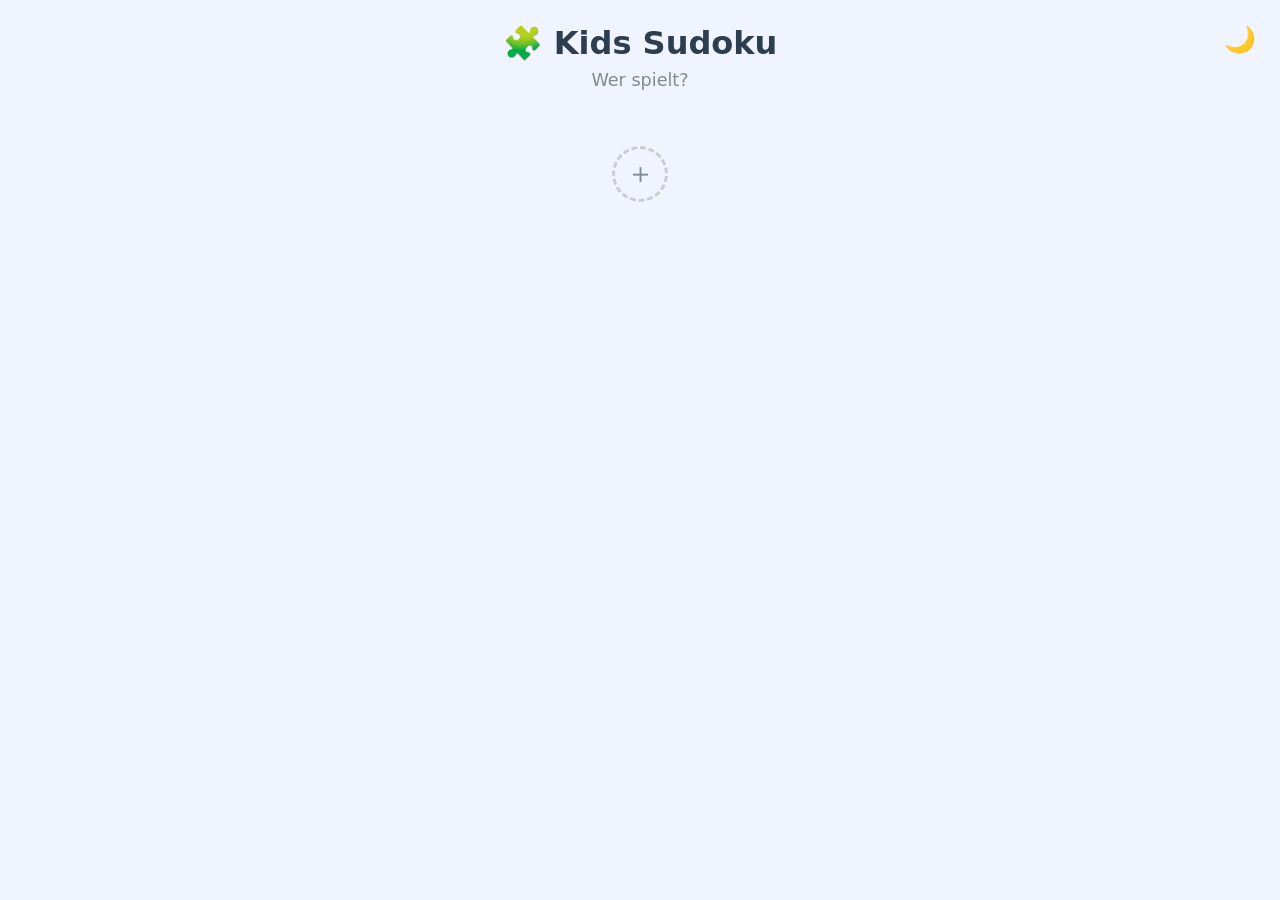
==== docs/index.html @ 650ffc1e "feat: complete backlog - new symbol sets, daily puzzle, pencil marks, dark mode, landscape, varied w" ====
<!DOCTYPE html>
<html lang="de">
<head>
  <meta charset="UTF-8">
  <meta name="viewport" content="width=device-width, initial-scale=1.0, user-scalable=no">
  <meta name="apple-mobile-web-app-capable" content="yes">
  <meta name="apple-mobile-web-app-status-bar-style" content="default">
  <meta name="theme-color" content="#4a90d9">
  <title>Kids Sudoku</title>
  <link rel="manifest" href="manifest.json">
  <link rel="icon" href="icons/icon-192.png">
  <link rel="apple-touch-icon" href="icons/icon-192.png">
  <link rel="stylesheet" href="style.4723daed.css">
</head>
<body>
  <!-- Profile Selection Screen -->
  <div id="screen-profiles" class="screen active">
    <h1>🧩 Kids Sudoku</h1>
    <button id="btn-dark" class="btn-icon dark-toggle" aria-label="Dark Mode">🌙</button>
    <p class="subtitle">Wer spielt?</p>
    <div id="profile-list" class="profile-grid"></div>
    <button id="btn-add-profile" class="btn-round" aria-label="Neues Profil">＋</button>
  </div>

  <!-- Profile Creation Screen -->
  <div id="screen-create-profile" class="screen">
    <h1>Neues Profil</h1>
    <div id="avatar-picker" class="avatar-grid"></div>
    <input type="text" id="profile-name" placeholder="Name" maxlength="12" autocomplete="off">
    <div class="age-pick">
      <button class="age-btn" data-age="young">🧸 Klein (3-5)</button>
      <button class="age-btn" data-age="old">🎒 Groß (6-9)</button>
    </div>
    <button id="btn-save-profile" class="btn-primary" disabled>Los geht's!</button>
    <button id="btn-cancel-profile" class="btn-secondary">Zurück</button>
  </div>

  <!-- Mode Selection Screen -->
  <div id="screen-modes" class="screen">
    <div class="screen-header">
      <button id="btn-back-profiles" class="btn-icon" aria-label="Zurück">←</button>
      <div id="current-profile-badge" class="profile-badge"></div>
    </div>
    <h1 id="greeting"></h1>
    <div class="mode-grid" id="mode-grid"></div>
    <div class="stats-bar" id="stats-bar"></div>
  </div>

  <!-- Game Screen -->
  <div id="screen-game" class="screen">
    <div class="game-header">
      <button id="btn-back-modes" class="btn-icon" aria-label="Zurück">←</button>
      <div id="game-info" class="game-info"></div>
      <div id="game-timer" class="game-timer">⏱ 0:00</div>
      <button id="btn-hint" class="btn-icon" aria-label="Hinweis">💡</button>
      <button id="btn-sound" class="btn-icon" aria-label="Sound">🔊</button>
    </div>
    <div id="board-container" class="board-container"></div>
    <div id="input-bar" class="input-bar"></div>
    <div class="game-actions">
      <button id="btn-undo" class="btn-action">↩️ Undo</button>
      <button id="btn-erase" class="btn-action">🧹 Löschen</button>
      <button id="btn-pencil" class="btn-action" style="display:none">✏️ Notizen</button>
      <button id="btn-check" class="btn-action">✅ Prüfen</button>
    </div>
  </div>

  <!-- Win Screen -->
  <div id="screen-win" class="screen">
    <canvas id="confetti-canvas" class="confetti-canvas"></canvas>
    <div class="win-content">
      <div id="win-animation" class="win-animation"></div>
      <h1>🎉 Super!</h1>
      <div id="win-stars" class="win-stars"></div>
      <p id="win-time" class="win-time"></p>
      <p id="win-message"></p>
      <button id="btn-next-puzzle" class="btn-primary">Nächstes Puzzle</button>
      <button id="btn-back-menu" class="btn-secondary">Zum Menü</button>
    </div>
  </div>

  <script src="sudoku.6f5d9ed4.js"></script>
  <script src="sounds.a55c9509.js"></script>
  <script src="app.994d9041.js"></script>
</body>
</html>
---- docs/style.4723daed.css ----
/* Kids Sudoku PWA - Style */
*, *::before, *::after { box-sizing: border-box; margin: 0; padding: 0; }

:root {
  --bg: #f0f4ff;
  --card: #ffffff;
  --primary: #4a90d9;
  --primary-light: #e8f0fe;
  --accent: #ff6b6b;
  --success: #51cf66;
  --text: #2c3e50;
  --text-light: #7f8c8d;
  --radius: 16px;
  --shadow: 0 4px 12px rgba(0,0,0,0.08);
  --cell-gap: 3px;
}

html, body {
  height: 100%; width: 100%;
  font-family: -apple-system, 'SF Pro Rounded', 'Nunito', system-ui, sans-serif;
  background: var(--bg);
  color: var(--text);
  overflow: hidden;
  -webkit-tap-highlight-color: transparent;
  user-select: none;
  -webkit-user-select: none;
}

/* Screens */
.screen {
  display: none; flex-direction: column; align-items: center;
  padding: 24px 20px; height: 100%; overflow-y: auto;
}
.screen.active { display: flex; }

h1 { font-size: 2rem; font-weight: 800; margin-bottom: 8px; text-align: center; }
.subtitle { color: var(--text-light); font-size: 1.1rem; margin-bottom: 24px; }

/* Buttons */
.btn-primary {
  background: var(--primary); color: white; border: none; border-radius: var(--radius);
  padding: 16px 40px; font-size: 1.2rem; font-weight: 700; cursor: pointer;
  transition: transform 0.1s, opacity 0.2s;
}
.btn-primary:active { transform: scale(0.96); }
.btn-primary:disabled { opacity: 0.4; cursor: default; }

.btn-secondary {
  background: none; color: var(--text-light); border: 2px solid #ddd; border-radius: var(--radius);
  padding: 12px 32px; font-size: 1rem; font-weight: 600; cursor: pointer; margin-top: 12px;
}

.btn-round {
  width: 56px; height: 56px; border-radius: 50%; border: 3px dashed #ccc;
  background: none; font-size: 1.8rem; color: var(--text-light); cursor: pointer;
  margin-top: 16px; transition: transform 0.15s;
}
.btn-round:active { transform: scale(0.9); }

.btn-icon {
  background: none; border: none; font-size: 1.6rem; cursor: pointer; padding: 8px;
  border-radius: 12px; transition: background 0.15s;
}
.btn-icon:active { background: rgba(0,0,0,0.06); }

/* Profile Grid */
.profile-grid {
  display: grid; grid-template-columns: repeat(auto-fill, minmax(120px, 1fr));
  gap: 16px; width: 100%; max-width: 500px; margin-bottom: 16px;
}
.profile-card {
  background: var(--card); border-radius: var(--radius); padding: 20px 12px;
  text-align: center; box-shadow: var(--shadow); cursor: pointer;
  transition: transform 0.15s; border: 3px solid transparent;
}
.profile-card:active { transform: scale(0.95); }
.profile-card .avatar { font-size: 3rem; display: block; margin-bottom: 8px; }
.profile-card .name { font-weight: 700; font-size: 1rem; }
.profile-card .stars-count { color: var(--text-light); font-size: 0.85rem; margin-top: 4px; }

/* Avatar Picker */
.avatar-grid {
  display: grid; grid-template-columns: repeat(5, 1fr); gap: 12px;
  margin-bottom: 20px;
}
.avatar-option {
  font-size: 2.5rem; width: 60px; height: 60px; border-radius: 50%;
  border: 3px solid transparent; background: var(--card); cursor: pointer;
  display: flex; align-items: center; justify-content: center;
  transition: transform 0.1s, border-color 0.15s; box-shadow: var(--shadow);
}
.avatar-option.selected { border-color: var(--primary); transform: scale(1.1); }

/* Profile Name Input */
#profile-name {
  width: 100%; max-width: 280px; padding: 14px 20px; border: 2px solid #ddd;
  border-radius: var(--radius); font-size: 1.2rem; text-align: center;
  font-weight: 600; margin-bottom: 16px; outline: none;
  transition: border-color 0.2s;
}
#profile-name:focus { border-color: var(--primary); }

/* Age Picker */
.age-pick { display: flex; gap: 12px; margin-bottom: 24px; }
.age-btn {
  padding: 14px 20px; border-radius: var(--radius); border: 2px solid #ddd;
  background: var(--card); font-size: 1.05rem; font-weight: 600; cursor: pointer;
  transition: border-color 0.15s, background 0.15s;
}
.age-btn.selected { border-color: var(--primary); background: var(--primary-light); }

/* Screen Header */
.screen-header {
  display: flex; align-items: center; gap: 12px; width: 100%;
  margin-bottom: 16px;
}
.profile-badge {
  display: flex; align-items: center; gap: 8px;
  background: var(--card); border-radius: 40px; padding: 6px 16px 6px 8px;
  box-shadow: var(--shadow); font-weight: 600;
}
.profile-badge .avatar { font-size: 1.6rem; }

/* Mode Grid */
.mode-grid {
  display: grid; grid-template-columns: repeat(auto-fill, minmax(140px, 1fr));
  gap: 16px; width: 100%; max-width: 500px; margin-top: 20px;
}
.mode-card {
  background: var(--card); border-radius: var(--radius); padding: 24px 16px;
  text-align: center; box-shadow: var(--shadow); cursor: pointer;
  transition: transform 0.15s;
}
.mode-card:active { transform: scale(0.95); }
.mode-card .mode-icon { font-size: 2.4rem; display: block; margin-bottom: 8px; }
.mode-card .mode-label { font-weight: 700; font-size: 1rem; }
.mode-card .mode-desc { color: var(--text-light); font-size: 0.8rem; margin-top: 4px; }
.mode-card.locked { opacity: 0.4; pointer-events: none; }
.mode-card.locked::after { content: '🔒'; position: absolute; top: 8px; right: 8px; }

/* Stats Bar */
.stats-bar {
  display: flex; gap: 20px; margin-top: 24px; color: var(--text-light);
  font-size: 0.95rem; font-weight: 600;
}

/* Game Header */
.game-header {
  display: flex; align-items: center; justify-content: space-between;
  width: 100%; margin-bottom: 12px;
}
.game-info { font-weight: 700; font-size: 1.1rem; }
.game-timer {
  font-weight: 700; font-size: 1.1rem; color: var(--text-light);
  font-variant-numeric: tabular-nums;
}

/* Board */
.board-container {
  display: grid; gap: var(--cell-gap);
  background: var(--text); border-radius: 12px; padding: var(--cell-gap);
  box-shadow: var(--shadow); max-width: 400px; width: 100%;
  aspect-ratio: 1;
}
.board-container.size-4 { grid-template-columns: repeat(4, 1fr); }
.board-container.size-6 { grid-template-columns: repeat(6, 1fr); }
.board-container.size-9 { grid-template-columns: repeat(9, 1fr); }

.cell {
  background: var(--card); display: flex; align-items: center; justify-content: center;
  font-size: 1.8rem; font-weight: 800; cursor: pointer;
  transition: background 0.15s, transform 0.1s;
  aspect-ratio: 1; border-radius: 4px;
  position: relative;
}
.cell.given { color: var(--text); cursor: default; }
.cell.user { color: var(--primary); }
.cell.selected { background: var(--primary-light); transform: scale(1.05); z-index: 1; }
.cell.highlight { background: #f0f0f0; }
.cell.conflict { background: #ffe0e0; }
.cell.hint-glow {
  animation: hintPulse 0.6s ease-in-out;
}

/* Block separators handled in JS via margin */

/* Input Bar */
.input-bar {
  display: flex; gap: 8px; margin-top: 16px; flex-wrap: wrap;
  justify-content: center; max-width: 400px;
}
.input-btn {
  width: 52px; height: 52px; border-radius: 14px; border: 2px solid #ddd;
  background: var(--card); font-size: 1.4rem; font-weight: 800;
  cursor: pointer; display: flex; align-items: center; justify-content: center;
  transition: transform 0.1s, border-color 0.15s, background 0.15s;
  box-shadow: 0 2px 6px rgba(0,0,0,0.06);
}
.input-btn:active { transform: scale(0.9); }
.input-btn.selected { border-color: var(--primary); background: var(--primary-light); }
.input-btn.completed { opacity: 0.3; pointer-events: none; }

/* Game Actions */
.game-actions {
  display: flex; gap: 12px; margin-top: 16px;
}
.btn-action {
  padding: 10px 16px; border-radius: 12px; border: 2px solid #eee;
  background: var(--card); font-size: 0.9rem; font-weight: 600;
  cursor: pointer; transition: transform 0.1s;
}
.btn-action:active { transform: scale(0.95); }

/* Win Screen */
.win-content {
  display: flex; flex-direction: column; align-items: center;
  justify-content: center; height: 100%; gap: 16px;
  position: relative; z-index: 1;
}
.confetti-canvas {
  position: absolute; top: 0; left: 0; width: 100%; height: 100%;
  pointer-events: none; z-index: 0;
}
.win-stars { font-size: 3rem; letter-spacing: 8px; }
.win-time { font-size: 1.2rem; color: var(--text-light); font-weight: 600; }
.win-animation {
  font-size: 4rem; animation: bounce 0.6s ease infinite alternate;
}

/* Animations */
@keyframes bounce {
  from { transform: translateY(0); }
  to { transform: translateY(-12px); }
}
@keyframes hintPulse {
  0%, 100% { background: var(--card); }
  50% { background: #fff3bf; }
}
@keyframes confetti {
  0% { transform: translateY(0) rotate(0deg); opacity: 1; }
  100% { transform: translateY(-200px) rotate(720deg); opacity: 0; }
}
@keyframes shake {
  0%, 100% { transform: translateX(0); }
  25% { transform: translateX(-4px); }
  75% { transform: translateX(4px); }
}
.cell.shake { animation: shake 0.3s ease; }

/* Responsive */
@media (max-width: 400px) {
  .cell { font-size: 1.4rem; }
  .input-btn { width: 44px; height: 44px; font-size: 1.2rem; }
  h1 { font-size: 1.6rem; }
}
@media (min-width: 768px) {
  .board-container { max-width: 460px; }
}

/* iPad landscape: side-by-side board + controls */
@media (min-width: 768px) and (orientation: landscape) {
  #screen-game {
    flex-direction: row; flex-wrap: wrap; justify-content: center;
    gap: 24px; padding: 16px 32px;
  }
  .game-header { width: 100%; }
  .board-container { max-width: 50vh; flex-shrink: 0; }
  .game-sidebar {
    display: flex; flex-direction: column; align-items: center;
    gap: 16px; flex: 1; max-width: 200px;
  }
  .input-bar { flex-direction: column; max-width: none; }
  .input-btn { width: 48px; height: 48px; }
  .game-actions { flex-direction: column; }
}

/* Pencil marks */
.pencil-marks {
  display: grid; width: 100%; height: 100%; padding: 1px;
  font-size: 0.55rem; font-weight: 600; color: var(--text-light);
  line-height: 1;
}
.board-container.size-4 .pencil-marks { grid-template-columns: repeat(2, 1fr); grid-template-rows: repeat(2, 1fr); }
.board-container.size-6 .pencil-marks { grid-template-columns: repeat(3, 1fr); grid-template-rows: repeat(2, 1fr); font-size: 0.45rem; }
.board-container.size-9 .pencil-marks { grid-template-columns: repeat(3, 1fr); grid-template-rows: repeat(3, 1fr); font-size: 0.4rem; }
.pencil-marks span {
  display: flex; align-items: center; justify-content: center;
}

/* Active pencil mode button */
.btn-action.active {
  border-color: var(--primary); background: var(--primary-light);
  color: var(--primary);
}

/* Daily puzzle highlight */
.mode-card.daily-highlight {
  border: 3px solid var(--accent);
  animation: dailyPulse 2s ease-in-out infinite;
}
@keyframes dailyPulse {
  0%, 100% { box-shadow: 0 4px 12px rgba(0,0,0,0.08); }
  50% { box-shadow: 0 4px 20px rgba(255,107,107,0.3); }
}

/* Dark mode toggle */
.dark-toggle {
  position: absolute; top: 16px; right: 16px;
}
#screen-profiles { position: relative; }

/* Dark mode */
html.dark {
  --bg: #1a1b2e;
  --card: #252640;
  --primary: #6ea8fe;
  --primary-light: #2a2d50;
  --text: #e4e6f0;
  --text-light: #8b8da0;
  --shadow: 0 4px 12px rgba(0,0,0,0.3);
}
html.dark body { background: var(--bg); color: var(--text); }
html.dark .cell { background: var(--card); }
html.dark .cell.highlight { background: #2a2d50; }
html.dark .cell.selected { background: var(--primary-light); }
html.dark .cell.conflict { background: #4a2020; }
html.dark .board-container { background: #555; }
html.dark .profile-card,
html.dark .mode-card,
html.dark .avatar-option,
html.dark .btn-action,
html.dark .input-btn { background: var(--card); border-color: #3a3b55; }
html.dark #profile-name { background: var(--card); color: var(--text); border-color: #3a3b55; }
html.dark .age-btn { background: var(--card); border-color: #3a3b55; color: var(--text); }
html.dark .btn-secondary { color: var(--text-light); border-color: #3a3b55; }
html.dark .btn-primary { background: var(--primary); }
html.dark meta[name="theme-color"] { content: '#1a1b2e'; }
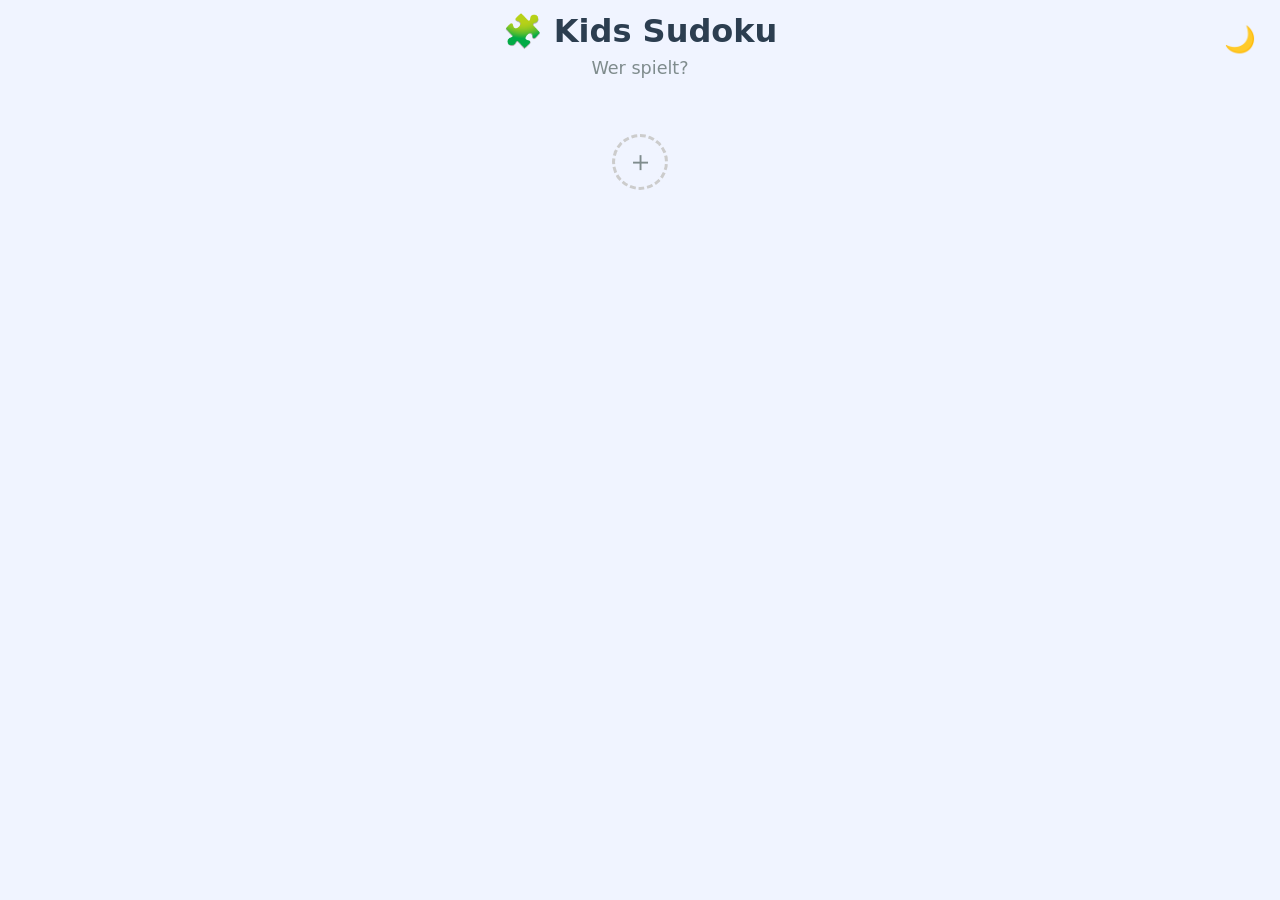
==== commit 3b71a795: "fix: optimize iPhone layout - board fits viewport, no scrolling needed - Board size based on viewpor" ====
--- a/docs/index.html
+++ b/docs/index.html
@@ -10,7 +10,7 @@
   <link rel="manifest" href="manifest.json">
   <link rel="icon" href="icons/icon-192.png">
   <link rel="apple-touch-icon" href="icons/icon-192.png">
-  <link rel="stylesheet" href="style.4723daed.css">
+  <link rel="stylesheet" href="style.b1ab1f93.css">
 </head>
 <body>
   <!-- Profile Selection Screen -->
--- a/docs/style.b1ab1f93.css
+++ b/docs/style.b1ab1f93.css
@@ -0,0 +1,412 @@
+/* Kids Sudoku PWA - Style */
+*, *::before, *::after { box-sizing: border-box; margin: 0; padding: 0; }
+
+:root {
+  --bg: #f0f4ff;
+  --card: #ffffff;
+  --primary: #4a90d9;
+  --primary-light: #e8f0fe;
+  --accent: #ff6b6b;
+  --success: #51cf66;
+  --text: #2c3e50;
+  --text-light: #7f8c8d;
+  --radius: 16px;
+  --shadow: 0 4px 12px rgba(0,0,0,0.08);
+  --cell-gap: 3px;
+}
+
+html, body {
+  height: 100%; width: 100%;
+  font-family: -apple-system, 'SF Pro Rounded', 'Nunito', system-ui, sans-serif;
+  background: var(--bg);
+  color: var(--text);
+  overflow: hidden;
+  -webkit-tap-highlight-color: transparent;
+  user-select: none;
+  -webkit-user-select: none;
+}
+
+/* Screens */
+.screen {
+  display: none; flex-direction: column; align-items: center;
+  padding: 24px 20px; height: 100%; overflow-y: auto;
+}
+.screen.active { display: flex; }
+
+h1 { font-size: 2rem; font-weight: 800; margin-bottom: 8px; text-align: center; }
+.subtitle { color: var(--text-light); font-size: 1.1rem; margin-bottom: 24px; }
+
+/* Buttons */
+.btn-primary {
+  background: var(--primary); color: white; border: none; border-radius: var(--radius);
+  padding: 16px 40px; font-size: 1.2rem; font-weight: 700; cursor: pointer;
+  transition: transform 0.1s, opacity 0.2s;
+}
+.btn-primary:active { transform: scale(0.96); }
+.btn-primary:disabled { opacity: 0.4; cursor: default; }
+
+.btn-secondary {
+  background: none; color: var(--text-light); border: 2px solid #ddd; border-radius: var(--radius);
+  padding: 12px 32px; font-size: 1rem; font-weight: 600; cursor: pointer; margin-top: 12px;
+}
+
+.btn-round {
+  width: 56px; height: 56px; border-radius: 50%; border: 3px dashed #ccc;
+  background: none; font-size: 1.8rem; color: var(--text-light); cursor: pointer;
+  margin-top: 16px; transition: transform 0.15s;
+}
+.btn-round:active { transform: scale(0.9); }
+
+.btn-icon {
+  background: none; border: none; font-size: 1.6rem; cursor: pointer; padding: 8px;
+  border-radius: 12px; transition: background 0.15s;
+}
+.btn-icon:active { background: rgba(0,0,0,0.06); }
+
+/* Profile Grid */
+.profile-grid {
+  display: grid; grid-template-columns: repeat(auto-fill, minmax(120px, 1fr));
+  gap: 16px; width: 100%; max-width: 500px; margin-bottom: 16px;
+}
+.profile-card {
+  background: var(--card); border-radius: var(--radius); padding: 20px 12px;
+  text-align: center; box-shadow: var(--shadow); cursor: pointer;
+  transition: transform 0.15s; border: 3px solid transparent;
+}
+.profile-card:active { transform: scale(0.95); }
+.profile-card .avatar { font-size: 3rem; display: block; margin-bottom: 8px; }
+.profile-card .name { font-weight: 700; font-size: 1rem; }
+.profile-card .stars-count { color: var(--text-light); font-size: 0.85rem; margin-top: 4px; }
+
+/* Avatar Picker */
+.avatar-grid {
+  display: grid; grid-template-columns: repeat(5, 1fr); gap: 12px;
+  margin-bottom: 20px;
+}
+.avatar-option {
+  font-size: 2.5rem; width: 60px; height: 60px; border-radius: 50%;
+  border: 3px solid transparent; background: var(--card); cursor: pointer;
+  display: flex; align-items: center; justify-content: center;
+  transition: transform 0.1s, border-color 0.15s; box-shadow: var(--shadow);
+}
+.avatar-option.selected { border-color: var(--primary); transform: scale(1.1); }
+
+/* Profile Name Input */
+#profile-name {
+  width: 100%; max-width: 280px; padding: 14px 20px; border: 2px solid #ddd;
+  border-radius: var(--radius); font-size: 1.2rem; text-align: center;
+  font-weight: 600; margin-bottom: 16px; outline: none;
+  transition: border-color 0.2s;
+}
+#profile-name:focus { border-color: var(--primary); }
+
+/* Age Picker */
+.age-pick { display: flex; gap: 12px; margin-bottom: 24px; }
+.age-btn {
+  padding: 14px 20px; border-radius: var(--radius); border: 2px solid #ddd;
+  background: var(--card); font-size: 1.05rem; font-weight: 600; cursor: pointer;
+  transition: border-color 0.15s, background 0.15s;
+}
+.age-btn.selected { border-color: var(--primary); background: var(--primary-light); }
+
+/* Screen Header */
+.screen-header {
+  display: flex; align-items: center; gap: 12px; width: 100%;
+  margin-bottom: 16px;
+}
+.profile-badge {
+  display: flex; align-items: center; gap: 8px;
+  background: var(--card); border-radius: 40px; padding: 6px 16px 6px 8px;
+  box-shadow: var(--shadow); font-weight: 600;
+}
+.profile-badge .avatar { font-size: 1.6rem; }
+
+/* Mode Grid */
+.mode-grid {
+  display: grid; grid-template-columns: repeat(auto-fill, minmax(140px, 1fr));
+  gap: 16px; width: 100%; max-width: 500px; margin-top: 20px;
+}
+.mode-card {
+  background: var(--card); border-radius: var(--radius); padding: 24px 16px;
+  text-align: center; box-shadow: var(--shadow); cursor: pointer;
+  transition: transform 0.15s;
+}
+.mode-card:active { transform: scale(0.95); }
+.mode-card .mode-icon { font-size: 2.4rem; display: block; margin-bottom: 8px; }
+.mode-card .mode-label { font-weight: 700; font-size: 1rem; }
+.mode-card .mode-desc { color: var(--text-light); font-size: 0.8rem; margin-top: 4px; }
+.mode-card.locked { opacity: 0.4; pointer-events: none; }
+.mode-card.locked::after { content: '🔒'; position: absolute; top: 8px; right: 8px; }
+
+/* Stats Bar */
+.stats-bar {
+  display: flex; gap: 20px; margin-top: 24px; color: var(--text-light);
+  font-size: 0.95rem; font-weight: 600;
+}
+
+/* Game Header */
+.game-header {
+  display: flex; align-items: center; justify-content: space-between;
+  width: 100%; margin-bottom: 12px;
+}
+.game-info { font-weight: 700; font-size: 1.1rem; }
+.game-timer {
+  font-weight: 700; font-size: 1.1rem; color: var(--text-light);
+  font-variant-numeric: tabular-nums;
+}
+
+/* Board */
+.board-container {
+  display: grid; gap: var(--cell-gap);
+  background: var(--text); border-radius: 12px; padding: var(--cell-gap);
+  box-shadow: var(--shadow);
+  max-width: min(100%, 400px);
+  width: min(100%, 55vh);
+  aspect-ratio: 1;
+  flex-shrink: 0;
+}
+.board-container.size-4 { grid-template-columns: repeat(4, 1fr); }
+.board-container.size-6 { grid-template-columns: repeat(6, 1fr); }
+.board-container.size-9 { grid-template-columns: repeat(9, 1fr); }
+
+.cell {
+  background: var(--card); display: flex; align-items: center; justify-content: center;
+  font-size: 1.8rem; font-weight: 800; cursor: pointer;
+  transition: background 0.15s, transform 0.1s;
+  aspect-ratio: 1; border-radius: 4px;
+  position: relative;
+}
+.cell.given { color: var(--text); cursor: default; }
+.cell.user { color: var(--primary); }
+.cell.selected { background: var(--primary-light); transform: scale(1.05); z-index: 1; }
+.cell.highlight { background: #f0f0f0; }
+.cell.conflict { background: #ffe0e0; }
+.cell.hint-glow {
+  animation: hintPulse 0.6s ease-in-out;
+}
+
+/* Block separators handled in JS via margin */
+
+/* Input Bar */
+.input-bar {
+  display: flex; gap: 8px; margin-top: 16px; flex-wrap: wrap;
+  justify-content: center; max-width: 400px;
+}
+.input-btn {
+  width: 52px; height: 52px; border-radius: 14px; border: 2px solid #ddd;
+  background: var(--card); font-size: 1.4rem; font-weight: 800;
+  cursor: pointer; display: flex; align-items: center; justify-content: center;
+  transition: transform 0.1s, border-color 0.15s, background 0.15s;
+  box-shadow: 0 2px 6px rgba(0,0,0,0.06);
+}
+.input-btn:active { transform: scale(0.9); }
+.input-btn.selected { border-color: var(--primary); background: var(--primary-light); }
+.input-btn.completed { opacity: 0.3; pointer-events: none; }
+
+/* Game Actions */
+.game-actions {
+  display: flex; gap: 12px; margin-top: 16px;
+}
+.btn-action {
+  padding: 10px 16px; border-radius: 12px; border: 2px solid #eee;
+  background: var(--card); font-size: 0.9rem; font-weight: 600;
+  cursor: pointer; transition: transform 0.1s;
+}
+.btn-action:active { transform: scale(0.95); }
+
+/* Win Screen */
+.win-content {
+  display: flex; flex-direction: column; align-items: center;
+  justify-content: center; height: 100%; gap: 16px;
+  position: relative; z-index: 1;
+}
+.confetti-canvas {
+  position: absolute; top: 0; left: 0; width: 100%; height: 100%;
+  pointer-events: none; z-index: 0;
+}
+.win-stars { font-size: 3rem; letter-spacing: 8px; }
+.win-time { font-size: 1.2rem; color: var(--text-light); font-weight: 600; }
+.win-animation {
+  font-size: 4rem; animation: bounce 0.6s ease infinite alternate;
+}
+
+/* Animations */
+@keyframes bounce {
+  from { transform: translateY(0); }
+  to { transform: translateY(-12px); }
+}
+@keyframes hintPulse {
+  0%, 100% { background: var(--card); }
+  50% { background: #fff3bf; }
+}
+@keyframes confetti {
+  0% { transform: translateY(0) rotate(0deg); opacity: 1; }
+  100% { transform: translateY(-200px) rotate(720deg); opacity: 0; }
+}
+@keyframes shake {
+  0%, 100% { transform: translateX(0); }
+  25% { transform: translateX(-4px); }
+  75% { transform: translateX(4px); }
+}
+.cell.shake { animation: shake 0.3s ease; }
+
+/* Responsive - iPhone optimization */
+
+/* Game screen: use all available height, no scrolling */
+#screen-game {
+  padding: 12px 12px env(safe-area-inset-bottom, 8px);
+  justify-content: flex-start; overflow: hidden;
+}
+
+/* Board: size based on available viewport height, not width */
+.board-container {
+  max-width: min(100%, 400px);
+  max-height: min(55vh, 400px);
+  width: min(100%, 55vh);
+  aspect-ratio: 1;
+}
+
+/* Compact game header on small screens */
+.game-header {
+  gap: 4px; flex-wrap: nowrap;
+}
+.game-header .btn-icon { padding: 4px; font-size: 1.3rem; }
+.game-info { font-size: 0.95rem; white-space: nowrap; }
+.game-timer { font-size: 0.95rem; white-space: nowrap; }
+
+/* Compact input bar */
+.input-bar { margin-top: 8px; gap: 6px; }
+.game-actions { margin-top: 8px; gap: 8px; flex-wrap: wrap; justify-content: center; }
+
+/* Small phones (iPhone SE, iPhone mini, <400px) */
+@media (max-width: 400px) {
+  .cell { font-size: 1.3rem; }
+  .input-btn { width: 40px; height: 40px; font-size: 1.1rem; border-radius: 10px; }
+  h1 { font-size: 1.5rem; }
+  .btn-action { padding: 8px 10px; font-size: 0.8rem; }
+  .board-container { max-height: min(50vh, 340px); width: min(100%, 50vh); border-radius: 8px; }
+  .game-header .btn-icon { font-size: 1.1rem; }
+  .mode-card { padding: 16px 10px; }
+  .mode-card .mode-icon { font-size: 2rem; }
+  .profile-card .avatar { font-size: 2.5rem; }
+}
+
+/* Standard phones (iPhone 12/13/14/15, 390-430px) */
+@media (min-width: 401px) and (max-width: 430px) {
+  .cell { font-size: 1.5rem; }
+  .input-btn { width: 44px; height: 44px; font-size: 1.2rem; }
+  .board-container { max-height: min(52vh, 380px); width: min(100%, 52vh); }
+}
+
+/* Short phones or landscape phone */
+@media (max-height: 700px) {
+  #screen-game { padding: 8px 8px; }
+  .board-container { max-height: 48vh; width: min(100%, 48vh); }
+  .game-header { margin-bottom: 4px; }
+  .input-bar { margin-top: 4px; gap: 4px; }
+  .game-actions { margin-top: 4px; }
+  .btn-action { padding: 6px 10px; font-size: 0.75rem; }
+  .input-btn { width: 38px; height: 38px; font-size: 1rem; }
+  h1 { font-size: 1.3rem; margin-bottom: 4px; }
+  .subtitle { margin-bottom: 12px; }
+}
+
+/* 9x9 specific: smaller cells, tighter grid */
+.board-container.size-9 { --cell-gap: 2px; }
+.board-container.size-9 .cell { font-size: 1.2rem; border-radius: 2px; }
+@media (max-width: 430px) {
+  .board-container.size-9 .cell { font-size: 1rem; }
+  .board-container.size-9 .pencil-marks { font-size: 0.35rem; }
+}
+
+/* Safe area insets for notched iPhones */
+@supports (padding: env(safe-area-inset-top)) {
+  .screen { padding-top: max(12px, env(safe-area-inset-top)); }
+  #screen-game { padding-bottom: env(safe-area-inset-bottom, 8px); }
+}
+
+/* iPad and larger */
+@media (min-width: 768px) {
+  .board-container { max-width: 460px; max-height: 460px; width: 460px; }
+  .cell { font-size: 2rem; }
+  .input-btn { width: 56px; height: 56px; font-size: 1.5rem; }
+}
+
+/* iPad landscape: side-by-side board + controls */
+@media (min-width: 768px) and (orientation: landscape) {
+  #screen-game {
+    flex-direction: row; flex-wrap: wrap; justify-content: center;
+    gap: 24px; padding: 16px 32px;
+  }
+  .game-header { width: 100%; }
+  .board-container { max-width: 50vh; flex-shrink: 0; }
+  .game-sidebar {
+    display: flex; flex-direction: column; align-items: center;
+    gap: 16px; flex: 1; max-width: 200px;
+  }
+  .input-bar { flex-direction: column; max-width: none; }
+  .input-btn { width: 48px; height: 48px; }
+  .game-actions { flex-direction: column; }
+}
+
+/* Pencil marks */
+.pencil-marks {
+  display: grid; width: 100%; height: 100%; padding: 1px;
+  font-size: 0.55rem; font-weight: 600; color: var(--text-light);
+  line-height: 1;
+}
+.board-container.size-4 .pencil-marks { grid-template-columns: repeat(2, 1fr); grid-template-rows: repeat(2, 1fr); }
+.board-container.size-6 .pencil-marks { grid-template-columns: repeat(3, 1fr); grid-template-rows: repeat(2, 1fr); font-size: 0.45rem; }
+.board-container.size-9 .pencil-marks { grid-template-columns: repeat(3, 1fr); grid-template-rows: repeat(3, 1fr); font-size: 0.4rem; }
+.pencil-marks span {
+  display: flex; align-items: center; justify-content: center;
+}
+
+/* Active pencil mode button */
+.btn-action.active {
+  border-color: var(--primary); background: var(--primary-light);
+  color: var(--primary);
+}
+
+/* Daily puzzle highlight */
+.mode-card.daily-highlight {
+  border: 3px solid var(--accent);
+  animation: dailyPulse 2s ease-in-out infinite;
+}
+@keyframes dailyPulse {
+  0%, 100% { box-shadow: 0 4px 12px rgba(0,0,0,0.08); }
+  50% { box-shadow: 0 4px 20px rgba(255,107,107,0.3); }
+}
+
+/* Dark mode toggle */
+.dark-toggle {
+  position: absolute; top: 16px; right: 16px;
+}
+#screen-profiles { position: relative; }
+
+/* Dark mode */
+html.dark {
+  --bg: #1a1b2e;
+  --card: #252640;
+  --primary: #6ea8fe;
+  --primary-light: #2a2d50;
+  --text: #e4e6f0;
+  --text-light: #8b8da0;
+  --shadow: 0 4px 12px rgba(0,0,0,0.3);
+}
+html.dark body { background: var(--bg); color: var(--text); }
+html.dark .cell { background: var(--card); }
+html.dark .cell.highlight { background: #2a2d50; }
+html.dark .cell.selected { background: var(--primary-light); }
+html.dark .cell.conflict { background: #4a2020; }
+html.dark .board-container { background: #555; }
+html.dark .profile-card,
+html.dark .mode-card,
+html.dark .avatar-option,
+html.dark .btn-action,
+html.dark .input-btn { background: var(--card); border-color: #3a3b55; }
+html.dark #profile-name { background: var(--card); color: var(--text); border-color: #3a3b55; }
+html.dark .age-btn { background: var(--card); border-color: #3a3b55; color: var(--text); }
+html.dark .btn-secondary { color: var(--text-light); border-color: #3a3b55; }
+html.dark .btn-primary { background: var(--primary); }
+html.dark meta[name="theme-color"] { content: '#1a1b2e'; }
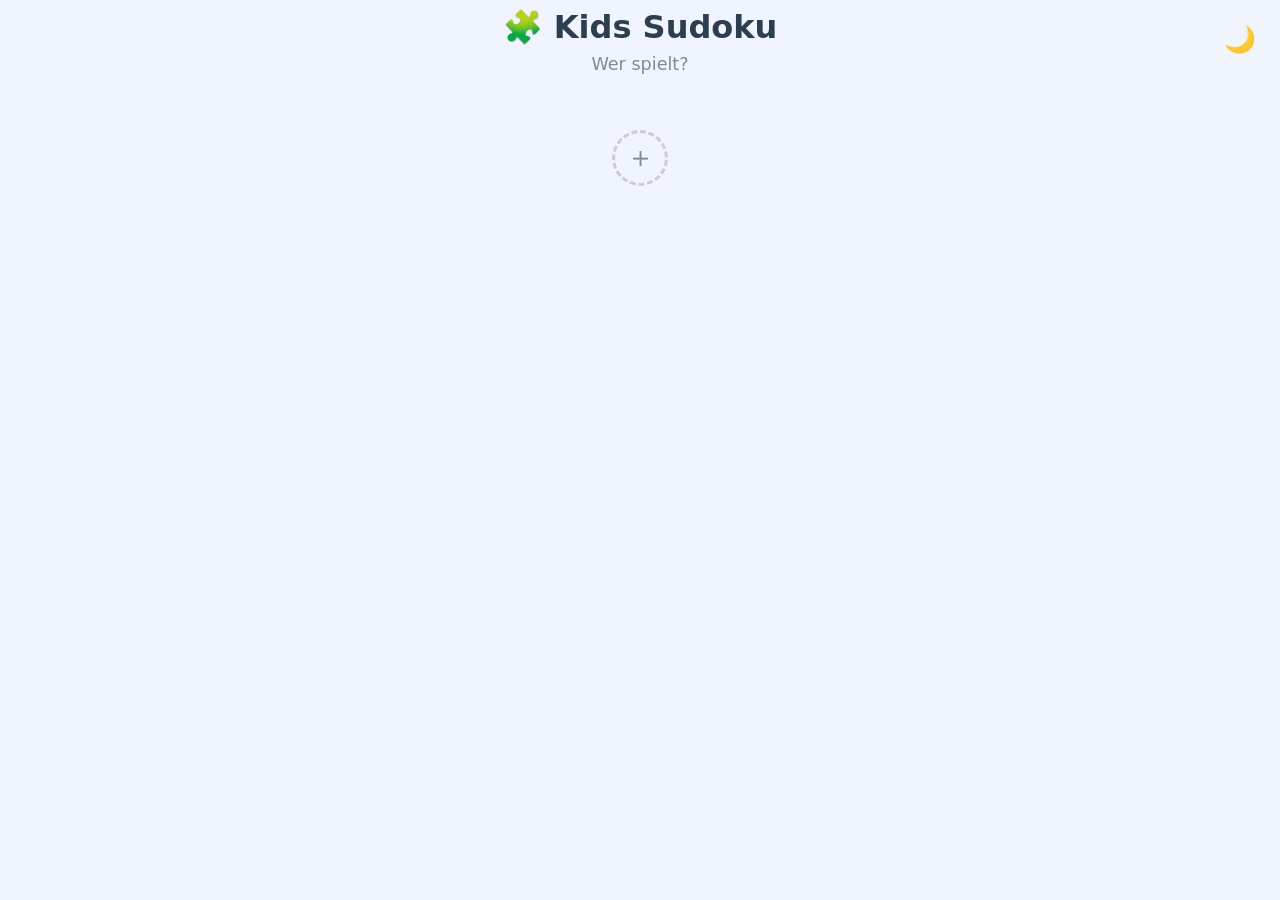
==== commit a3184766: "fix: rewrite iPhone layout using dvh and flex distribution - Replace vh-based board sizing with flex" ====
--- a/docs/index.html
+++ b/docs/index.html
@@ -10,7 +10,7 @@
   <link rel="manifest" href="manifest.json">
   <link rel="icon" href="icons/icon-192.png">
   <link rel="apple-touch-icon" href="icons/icon-192.png">
-  <link rel="stylesheet" href="style.b1ab1f93.css">
+  <link rel="stylesheet" href="style.e26e8f5c.css">
 </head>
 <body>
   <!-- Profile Selection Screen -->
--- a/docs/style.e26e8f5c.css
+++ b/docs/style.e26e8f5c.css
@@ -0,0 +1,427 @@
+/* Kids Sudoku PWA - Style */
+*, *::before, *::after { box-sizing: border-box; margin: 0; padding: 0; }
+
+:root {
+  --bg: #f0f4ff;
+  --card: #ffffff;
+  --primary: #4a90d9;
+  --primary-light: #e8f0fe;
+  --accent: #ff6b6b;
+  --success: #51cf66;
+  --text: #2c3e50;
+  --text-light: #7f8c8d;
+  --radius: 16px;
+  --shadow: 0 4px 12px rgba(0,0,0,0.08);
+  --cell-gap: 3px;
+}
+
+html, body {
+  height: 100%; width: 100%;
+  font-family: -apple-system, 'SF Pro Rounded', 'Nunito', system-ui, sans-serif;
+  background: var(--bg);
+  color: var(--text);
+  overflow: hidden;
+  -webkit-tap-highlight-color: transparent;
+  user-select: none;
+  -webkit-user-select: none;
+}
+
+/* Screens */
+.screen {
+  display: none; flex-direction: column; align-items: center;
+  padding: 24px 20px; height: 100%; overflow-y: auto;
+}
+.screen.active { display: flex; }
+
+h1 { font-size: 2rem; font-weight: 800; margin-bottom: 8px; text-align: center; }
+.subtitle { color: var(--text-light); font-size: 1.1rem; margin-bottom: 24px; }
+
+/* Buttons */
+.btn-primary {
+  background: var(--primary); color: white; border: none; border-radius: var(--radius);
+  padding: 16px 40px; font-size: 1.2rem; font-weight: 700; cursor: pointer;
+  transition: transform 0.1s, opacity 0.2s;
+}
+.btn-primary:active { transform: scale(0.96); }
+.btn-primary:disabled { opacity: 0.4; cursor: default; }
+
+.btn-secondary {
+  background: none; color: var(--text-light); border: 2px solid #ddd; border-radius: var(--radius);
+  padding: 12px 32px; font-size: 1rem; font-weight: 600; cursor: pointer; margin-top: 12px;
+}
+
+.btn-round {
+  width: 56px; height: 56px; border-radius: 50%; border: 3px dashed #ccc;
+  background: none; font-size: 1.8rem; color: var(--text-light); cursor: pointer;
+  margin-top: 16px; transition: transform 0.15s;
+}
+.btn-round:active { transform: scale(0.9); }
+
+.btn-icon {
+  background: none; border: none; font-size: 1.6rem; cursor: pointer; padding: 8px;
+  border-radius: 12px; transition: background 0.15s;
+}
+.btn-icon:active { background: rgba(0,0,0,0.06); }
+
+/* Profile Grid */
+.profile-grid {
+  display: grid; grid-template-columns: repeat(auto-fill, minmax(120px, 1fr));
+  gap: 16px; width: 100%; max-width: 500px; margin-bottom: 16px;
+}
+.profile-card {
+  background: var(--card); border-radius: var(--radius); padding: 20px 12px;
+  text-align: center; box-shadow: var(--shadow); cursor: pointer;
+  transition: transform 0.15s; border: 3px solid transparent;
+}
+.profile-card:active { transform: scale(0.95); }
+.profile-card .avatar { font-size: 3rem; display: block; margin-bottom: 8px; }
+.profile-card .name { font-weight: 700; font-size: 1rem; }
+.profile-card .stars-count { color: var(--text-light); font-size: 0.85rem; margin-top: 4px; }
+
+/* Avatar Picker */
+.avatar-grid {
+  display: grid; grid-template-columns: repeat(5, 1fr); gap: 12px;
+  margin-bottom: 20px;
+}
+.avatar-option {
+  font-size: 2.5rem; width: 60px; height: 60px; border-radius: 50%;
+  border: 3px solid transparent; background: var(--card); cursor: pointer;
+  display: flex; align-items: center; justify-content: center;
+  transition: transform 0.1s, border-color 0.15s; box-shadow: var(--shadow);
+}
+.avatar-option.selected { border-color: var(--primary); transform: scale(1.1); }
+
+/* Profile Name Input */
+#profile-name {
+  width: 100%; max-width: 280px; padding: 14px 20px; border: 2px solid #ddd;
+  border-radius: var(--radius); font-size: 1.2rem; text-align: center;
+  font-weight: 600; margin-bottom: 16px; outline: none;
+  transition: border-color 0.2s;
+}
+#profile-name:focus { border-color: var(--primary); }
+
+/* Age Picker */
+.age-pick { display: flex; gap: 12px; margin-bottom: 24px; }
+.age-btn {
+  padding: 14px 20px; border-radius: var(--radius); border: 2px solid #ddd;
+  background: var(--card); font-size: 1.05rem; font-weight: 600; cursor: pointer;
+  transition: border-color 0.15s, background 0.15s;
+}
+.age-btn.selected { border-color: var(--primary); background: var(--primary-light); }
+
+/* Screen Header */
+.screen-header {
+  display: flex; align-items: center; gap: 12px; width: 100%;
+  margin-bottom: 16px;
+}
+.profile-badge {
+  display: flex; align-items: center; gap: 8px;
+  background: var(--card); border-radius: 40px; padding: 6px 16px 6px 8px;
+  box-shadow: var(--shadow); font-weight: 600;
+}
+.profile-badge .avatar { font-size: 1.6rem; }
+
+/* Mode Grid */
+.mode-grid {
+  display: grid; grid-template-columns: repeat(auto-fill, minmax(140px, 1fr));
+  gap: 16px; width: 100%; max-width: 500px; margin-top: 20px;
+}
+.mode-card {
+  background: var(--card); border-radius: var(--radius); padding: 24px 16px;
+  text-align: center; box-shadow: var(--shadow); cursor: pointer;
+  transition: transform 0.15s;
+}
+.mode-card:active { transform: scale(0.95); }
+.mode-card .mode-icon { font-size: 2.4rem; display: block; margin-bottom: 8px; }
+.mode-card .mode-label { font-weight: 700; font-size: 1rem; }
+.mode-card .mode-desc { color: var(--text-light); font-size: 0.8rem; margin-top: 4px; }
+.mode-card.locked { opacity: 0.4; pointer-events: none; }
+.mode-card.locked::after { content: '🔒'; position: absolute; top: 8px; right: 8px; }
+
+/* Stats Bar */
+.stats-bar {
+  display: flex; gap: 20px; margin-top: 24px; color: var(--text-light);
+  font-size: 0.95rem; font-weight: 600;
+}
+
+/* Game Header */
+.game-header {
+  display: flex; align-items: center; justify-content: space-between;
+  width: 100%; margin-bottom: 12px;
+}
+.game-info { font-weight: 700; font-size: 1.1rem; }
+.game-timer {
+  font-weight: 700; font-size: 1.1rem; color: var(--text-light);
+  font-variant-numeric: tabular-nums;
+}
+
+/* Board */
+.board-container {
+  display: grid; gap: var(--cell-gap);
+  background: var(--text); border-radius: 12px; padding: var(--cell-gap);
+  box-shadow: var(--shadow);
+  max-width: 400px; width: 100%;
+  aspect-ratio: 1;
+  flex-shrink: 1;
+}
+.board-container.size-4 { grid-template-columns: repeat(4, 1fr); }
+.board-container.size-6 { grid-template-columns: repeat(6, 1fr); }
+.board-container.size-9 { grid-template-columns: repeat(9, 1fr); }
+
+.cell {
+  background: var(--card); display: flex; align-items: center; justify-content: center;
+  font-size: 1.8rem; font-weight: 800; cursor: pointer;
+  transition: background 0.15s, transform 0.1s;
+  aspect-ratio: 1; border-radius: 4px;
+  position: relative;
+}
+.cell.given { color: var(--text); cursor: default; }
+.cell.user { color: var(--primary); }
+.cell.selected { background: var(--primary-light); transform: scale(1.05); z-index: 1; }
+.cell.highlight { background: #f0f0f0; }
+.cell.conflict { background: #ffe0e0; }
+.cell.hint-glow {
+  animation: hintPulse 0.6s ease-in-out;
+}
+
+/* Block separators handled in JS via margin */
+
+/* Input Bar */
+.input-bar {
+  display: flex; gap: 8px; margin-top: 16px; flex-wrap: wrap;
+  justify-content: center; max-width: 400px;
+}
+.input-btn {
+  width: 52px; height: 52px; border-radius: 14px; border: 2px solid #ddd;
+  background: var(--card); font-size: 1.4rem; font-weight: 800;
+  cursor: pointer; display: flex; align-items: center; justify-content: center;
+  transition: transform 0.1s, border-color 0.15s, background 0.15s;
+  box-shadow: 0 2px 6px rgba(0,0,0,0.06);
+}
+.input-btn:active { transform: scale(0.9); }
+.input-btn.selected { border-color: var(--primary); background: var(--primary-light); }
+.input-btn.completed { opacity: 0.3; pointer-events: none; }
+
+/* Game Actions */
+.game-actions {
+  display: flex; gap: 12px; margin-top: 16px;
+}
+.btn-action {
+  padding: 10px 16px; border-radius: 12px; border: 2px solid #eee;
+  background: var(--card); font-size: 0.9rem; font-weight: 600;
+  cursor: pointer; transition: transform 0.1s;
+}
+.btn-action:active { transform: scale(0.95); }
+
+/* Win Screen */
+.win-content {
+  display: flex; flex-direction: column; align-items: center;
+  justify-content: center; height: 100%; gap: 16px;
+  position: relative; z-index: 1;
+}
+.confetti-canvas {
+  position: absolute; top: 0; left: 0; width: 100%; height: 100%;
+  pointer-events: none; z-index: 0;
+}
+.win-stars { font-size: 3rem; letter-spacing: 8px; }
+.win-time { font-size: 1.2rem; color: var(--text-light); font-weight: 600; }
+.win-animation {
+  font-size: 4rem; animation: bounce 0.6s ease infinite alternate;
+}
+
+/* Animations */
+@keyframes bounce {
+  from { transform: translateY(0); }
+  to { transform: translateY(-12px); }
+}
+@keyframes hintPulse {
+  0%, 100% { background: var(--card); }
+  50% { background: #fff3bf; }
+}
+@keyframes confetti {
+  0% { transform: translateY(0) rotate(0deg); opacity: 1; }
+  100% { transform: translateY(-200px) rotate(720deg); opacity: 0; }
+}
+@keyframes shake {
+  0%, 100% { transform: translateX(0); }
+  25% { transform: translateX(-4px); }
+  75% { transform: translateX(4px); }
+}
+.cell.shake { animation: shake 0.3s ease; }
+
+/* Responsive - iPhone optimization */
+
+/* Game screen: flex column, board takes remaining space */
+#screen-game {
+  padding: 8px 12px; padding-bottom: env(safe-area-inset-bottom, 8px);
+  justify-content: flex-start; overflow: hidden;
+  height: 100dvh; /* dynamic viewport height, falls back to 100vh */
+}
+@supports not (height: 100dvh) {
+  #screen-game { height: calc(100vh - env(safe-area-inset-top, 0px) - env(safe-area-inset-bottom, 0px)); }
+}
+
+/* Board: fill available space, maintain square */
+.board-container {
+  max-width: 400px; width: 100%;
+  /* Key trick: let the board be as tall as wide, but shrink if needed */
+  flex-shrink: 1; flex-grow: 0;
+}
+
+/* Compact game header */
+.game-header {
+  gap: 4px; flex-wrap: nowrap; flex-shrink: 0;
+  margin-bottom: 6px;
+}
+.game-header .btn-icon { padding: 4px; font-size: 1.3rem; }
+.game-info { font-size: 0.95rem; white-space: nowrap; }
+.game-timer { font-size: 0.95rem; white-space: nowrap; }
+
+/* Compact controls below board */
+.input-bar { margin-top: 8px; gap: 6px; flex-shrink: 0; }
+.game-actions { margin-top: 6px; gap: 8px; flex-wrap: wrap; justify-content: center; flex-shrink: 0; }
+
+/* iPhone SE / mini / older (< 390px width) */
+@media (max-width: 389px) {
+  #screen-game { padding: 6px 8px; }
+  .cell { font-size: 1.2rem; }
+  .input-btn { width: 36px; height: 36px; font-size: 1rem; border-radius: 10px; }
+  h1 { font-size: 1.4rem; }
+  .btn-action { padding: 6px 8px; font-size: 0.75rem; }
+  .board-container { max-width: 320px; }
+  .game-header .btn-icon { font-size: 1rem; padding: 2px; }
+  .game-info { font-size: 0.85rem; }
+  .game-timer { font-size: 0.85rem; }
+  .mode-card { padding: 14px 8px; }
+  .mode-card .mode-icon { font-size: 1.8rem; }
+  .profile-card .avatar { font-size: 2.2rem; }
+  .input-bar { gap: 4px; margin-top: 6px; }
+  .game-actions { gap: 6px; margin-top: 4px; }
+}
+
+/* iPhone 12/13/14/15 standard (390-430px) */
+@media (min-width: 390px) and (max-width: 430px) {
+  .cell { font-size: 1.4rem; }
+  .input-btn { width: 42px; height: 42px; font-size: 1.15rem; }
+  .board-container { max-width: 360px; }
+  .btn-action { padding: 8px 12px; font-size: 0.8rem; }
+}
+
+/* iPhone Pro Max / Plus (> 430px, still phone) */
+@media (min-width: 431px) and (max-width: 767px) {
+  .board-container { max-width: 380px; }
+  .cell { font-size: 1.5rem; }
+  .input-btn { width: 46px; height: 46px; font-size: 1.25rem; }
+}
+
+/* Very short viewports (landscape phone, or old iPhone SE) */
+@media (max-height: 600px) {
+  #screen-game { padding: 4px 6px; }
+  .board-container { max-width: 280px; }
+  .cell { font-size: 1rem; }
+  .game-header { margin-bottom: 2px; }
+  .input-bar { margin-top: 4px; gap: 3px; }
+  .input-btn { width: 32px; height: 32px; font-size: 0.9rem; }
+  .game-actions { margin-top: 2px; }
+  .btn-action { padding: 4px 8px; font-size: 0.7rem; }
+}
+
+/* 9x9 specific: tighter grid on phones */
+.board-container.size-9 { --cell-gap: 2px; }
+.board-container.size-9 .cell { font-size: 1.1rem; border-radius: 2px; }
+@media (max-width: 430px) {
+  .board-container.size-9 .cell { font-size: 0.95rem; }
+  .board-container.size-9 .pencil-marks { font-size: 0.32rem; }
+}
+
+/* Safe area insets for notched iPhones */
+@supports (padding: env(safe-area-inset-top)) {
+  .screen { padding-top: max(8px, env(safe-area-inset-top)); }
+}
+
+/* iPad and larger */
+@media (min-width: 768px) {
+  .board-container { max-width: 460px; }
+  .cell { font-size: 2rem; }
+  .input-btn { width: 56px; height: 56px; font-size: 1.5rem; }
+  #screen-game { padding: 16px 24px; }
+}
+
+/* iPad landscape: side-by-side board + controls */
+@media (min-width: 768px) and (orientation: landscape) {
+  #screen-game {
+    flex-direction: row; flex-wrap: wrap; justify-content: center;
+    gap: 24px; padding: 16px 32px;
+  }
+  .game-header { width: 100%; }
+  .board-container { max-width: 50vh; flex-shrink: 0; }
+  .game-sidebar {
+    display: flex; flex-direction: column; align-items: center;
+    gap: 16px; flex: 1; max-width: 200px;
+  }
+  .input-bar { flex-direction: column; max-width: none; }
+  .input-btn { width: 48px; height: 48px; }
+  .game-actions { flex-direction: column; }
+}
+
+/* Pencil marks */
+.pencil-marks {
+  display: grid; width: 100%; height: 100%; padding: 1px;
+  font-size: 0.55rem; font-weight: 600; color: var(--text-light);
+  line-height: 1;
+}
+.board-container.size-4 .pencil-marks { grid-template-columns: repeat(2, 1fr); grid-template-rows: repeat(2, 1fr); }
+.board-container.size-6 .pencil-marks { grid-template-columns: repeat(3, 1fr); grid-template-rows: repeat(2, 1fr); font-size: 0.45rem; }
+.board-container.size-9 .pencil-marks { grid-template-columns: repeat(3, 1fr); grid-template-rows: repeat(3, 1fr); font-size: 0.4rem; }
+.pencil-marks span {
+  display: flex; align-items: center; justify-content: center;
+}
+
+/* Active pencil mode button */
+.btn-action.active {
+  border-color: var(--primary); background: var(--primary-light);
+  color: var(--primary);
+}
+
+/* Daily puzzle highlight */
+.mode-card.daily-highlight {
+  border: 3px solid var(--accent);
+  animation: dailyPulse 2s ease-in-out infinite;
+}
+@keyframes dailyPulse {
+  0%, 100% { box-shadow: 0 4px 12px rgba(0,0,0,0.08); }
+  50% { box-shadow: 0 4px 20px rgba(255,107,107,0.3); }
+}
+
+/* Dark mode toggle */
+.dark-toggle {
+  position: absolute; top: 16px; right: 16px;
+}
+#screen-profiles { position: relative; }
+
+/* Dark mode */
+html.dark {
+  --bg: #1a1b2e;
+  --card: #252640;
+  --primary: #6ea8fe;
+  --primary-light: #2a2d50;
+  --text: #e4e6f0;
+  --text-light: #8b8da0;
+  --shadow: 0 4px 12px rgba(0,0,0,0.3);
+}
+html.dark body { background: var(--bg); color: var(--text); }
+html.dark .cell { background: var(--card); }
+html.dark .cell.highlight { background: #2a2d50; }
+html.dark .cell.selected { background: var(--primary-light); }
+html.dark .cell.conflict { background: #4a2020; }
+html.dark .board-container { background: #555; }
+html.dark .profile-card,
+html.dark .mode-card,
+html.dark .avatar-option,
+html.dark .btn-action,
+html.dark .input-btn { background: var(--card); border-color: #3a3b55; }
+html.dark #profile-name { background: var(--card); color: var(--text); border-color: #3a3b55; }
+html.dark .age-btn { background: var(--card); border-color: #3a3b55; color: var(--text); }
+html.dark .btn-secondary { color: var(--text-light); border-color: #3a3b55; }
+html.dark .btn-primary { background: var(--primary); }
+html.dark meta[name="theme-color"] { content: '#1a1b2e'; }
